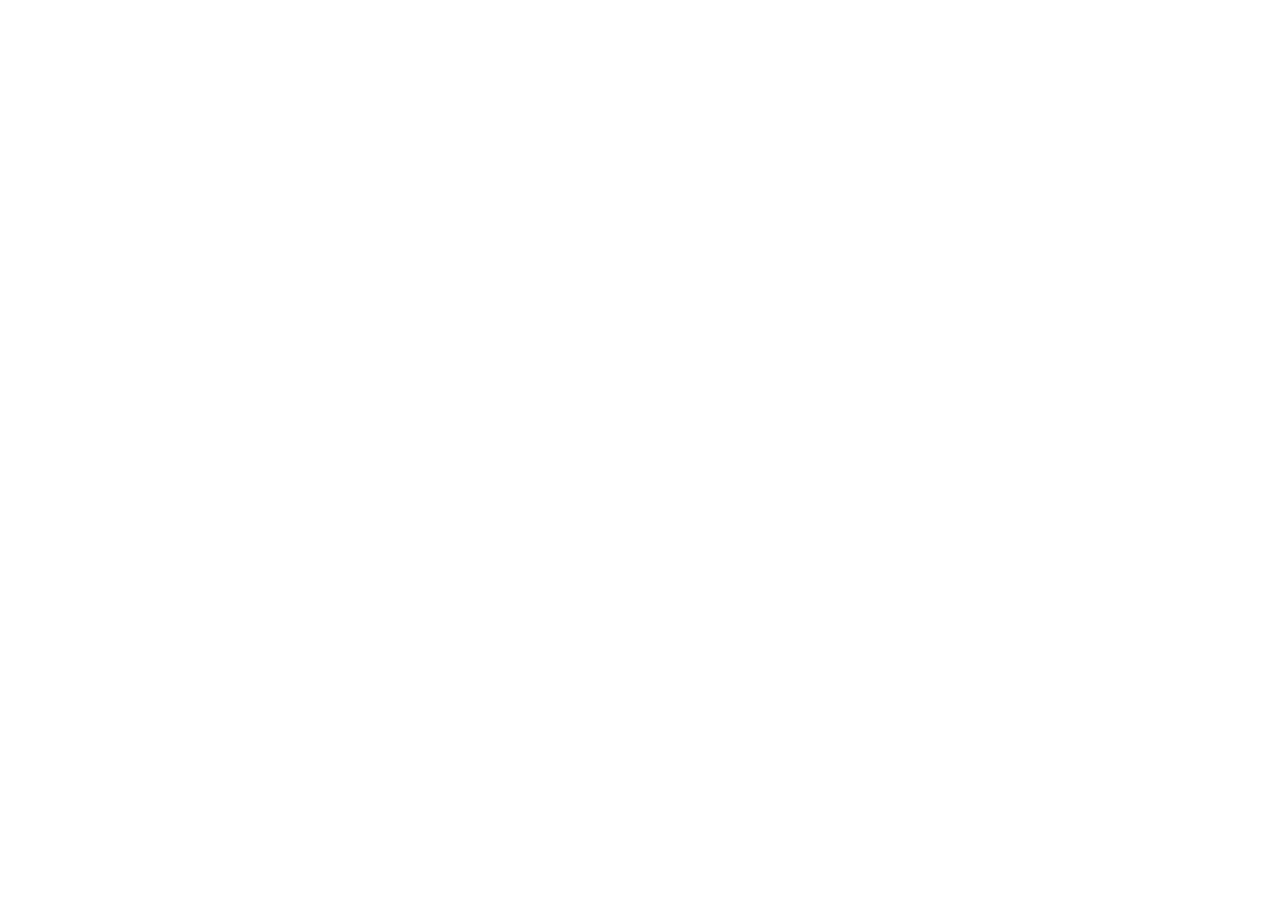
==== index.html @ 46758a23 "feat: add file scc, js, html" ====
<!DOCTYPE html>
<html lang="en">
<head>
	<meta charset="UTF-8">
	<meta name="viewport" content="width=device-width, initial-scale=1.0">
	<title>Virtual Music Kit</title>
</head>
<body>
	
</body>
</html>
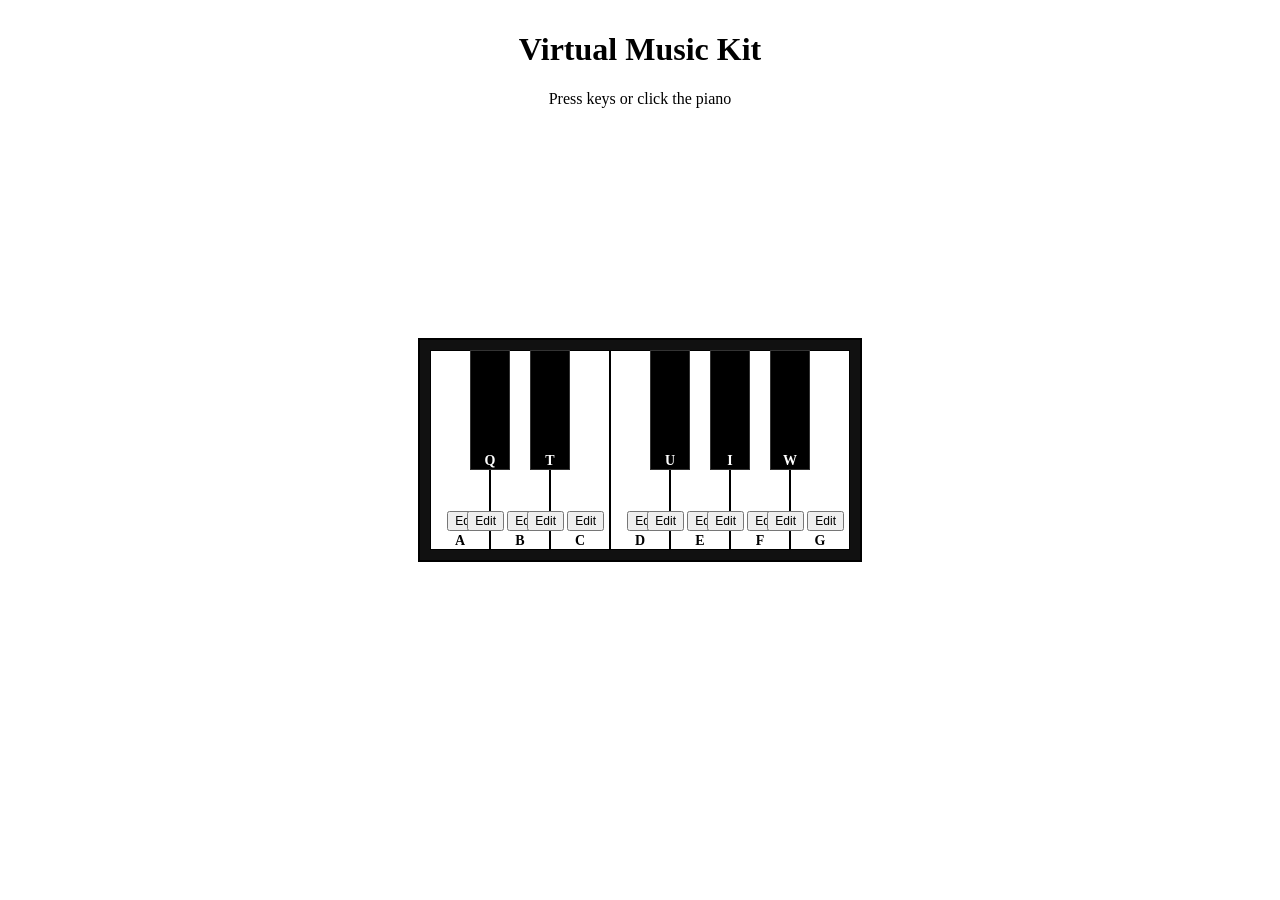
==== commit dd076e0d: "feat: add button edit for piano" ====
--- a/index.html
+++ b/index.html
@@ -3,9 +3,11 @@
 <head>
 	<meta charset="UTF-8">
 	<meta name="viewport" content="width=device-width, initial-scale=1.0">
+	<link rel="icon" href="assets/favicon.png">
 	<title>Virtual Music Kit</title>
+	<link href="style.css" rel="stylesheet">
 </head>
 <body>
-	
+	<script src="script.js"></script>
 </body>
 </html>
--- a/style.css
+++ b/style.css
@@ -0,0 +1,105 @@
+body {
+  display: flex;
+  justify-content: center;
+  align-items: center;
+  height: 100vh;
+  margin: 0;
+}
+header {
+  position: fixed;
+  top: 0;
+  left: 0;
+  width: 100%;
+  color: #000;
+  text-align: center;
+  padding: 10px 0;
+  z-index: 1000;
+}
+.piano {
+  position: relative;
+  display: flex;
+  border: 2px solid #000;
+  background: #111;
+  padding: 10px;
+}
+
+.keys {
+  position: relative;
+  display: flex;
+}
+
+.key {
+  border: 1px solid #000;
+  display: flex;
+  justify-content: center;
+  align-items: flex-end;
+  font-size: 14px;
+  font-weight: bold;
+  cursor: pointer;
+  user-select: none;
+  box-sizing: border-box;
+	position: relative;
+}
+
+.key .hint {
+  position: absolute;
+  bottom: 5px;
+  right: 5px;
+  font-size: 12px;
+  color: #555;
+  background: rgba(255,255,255,0.7);
+  padding: 2px 4px;
+  border-radius: 3px;
+}
+
+.key.black .hint {
+  background: rgba(0,0,0,0.7);
+  color: #eee;
+}
+
+
+.key.white {
+  width: 60px;
+  height: 200px;
+  background: #fff;
+  z-index: 1;
+}
+
+.black {
+  position: absolute;
+  width: 40px;
+  height: 120px;
+  background: #000;
+  color: #fff;
+  border: 1px solid #333;
+  z-index: 2;
+}
+
+/* Расположение чёрных клавиш */
+.key[data-note="Cs"] { left: 40px; }
+.key[data-note="Ds"] { left: 100px; }
+.key[data-note="Fs"] { left: 220px; }
+.key[data-note="Gs"] { left: 280px; }
+.key[data-note="As"] { left: 340px; }
+
+/* Эффект при нажатии */
+.key.playing {
+  background: #ccc;
+  color: #fff;
+  transform: scale(0.99);
+  box-shadow: 0 0 15px #dcdfe0;
+}
+.nowplaying {
+  font-size: 32px;
+  color: #eee;
+  text-align: center;
+  margin-top: 20px;
+}
+
+.edit-btn {
+  position: absolute;
+  top: 160px;
+  right: 5px;
+  font-size: 12px;
+  cursor: pointer;
+}
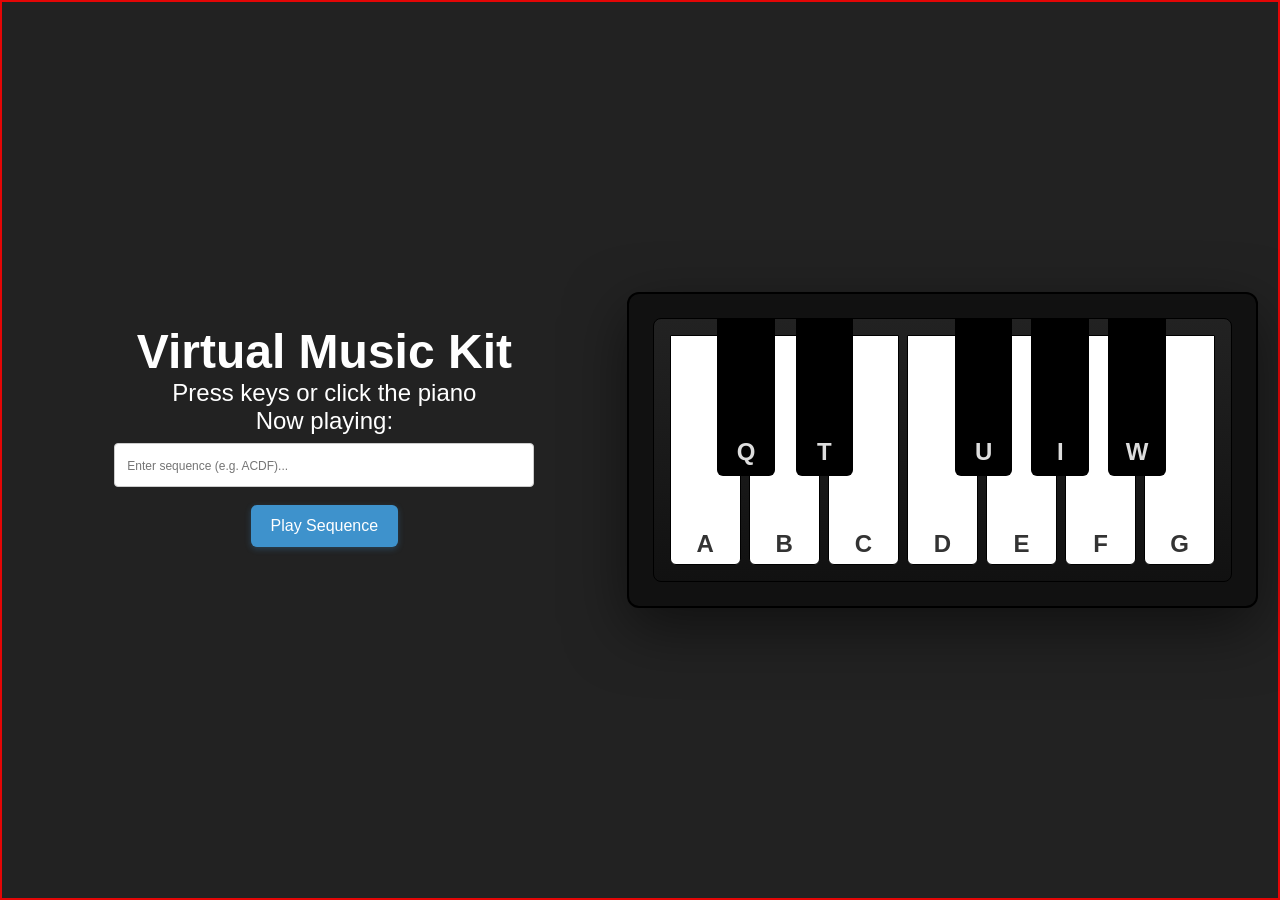
==== commit b682f1df: "feat: add do not enter invalid characters in sequence input" ====
--- a/index.html
+++ b/index.html
@@ -8,6 +8,7 @@
 	<link href="style.css" rel="stylesheet">
 </head>
 <body>
+
 	<script src="script.js"></script>
 </body>
 </html>
--- a/style.css
+++ b/style.css
@@ -1,105 +1,399 @@
+* {
+  margin: 0;
+  padding: 0;
+  box-sizing: border-box;
+  
+}
+
 body {
   display: flex;
   justify-content: center;
   align-items: center;
-  height: 100vh;
+  min-height: 100vh;
+  background: #222;
+  font-family: 'Arial', sans-serif;
+  padding: clamp(16px, 5vw, 20px);
+  transition: padding 0.3s ease;
+  border: 2px solid #e40606;
+}
+
+header {
+  width: 100%;
+  text-align: center;
+  color: #fff;
+  margin-bottom: clamp(16px, 4vw, 20px);
+  padding: clamp(8px, 3vw, 10px) 0;
+  font-size: clamp(12px, 4vw, 24px);
+}
+
+.header h1 {
+  font-size: clamp(8px, 4vw, 20px);
+  margin: 0 0 clamp(8px, 2vw, 8px);
+}
+
+.header p {
+  color: #bbb;
   margin: 0;
 }
-header {
-  position: fixed;
-  top: 0;
-  left: 0;
+
+.piano {
   width: 100%;
-  color: #000;
-  text-align: center;
-  padding: 10px 0;
-  z-index: 1000;
-}
-.piano {
-  position: relative;
-  display: flex;
+  max-width: 1440px;
   border: 2px solid #000;
   background: #111;
-  padding: 10px;
+  border-radius: clamp(8px, 1vw, 12px);
+  box-shadow: 0 20px 60px rgba(0, 0, 0, 0.5);
+  transition: max-width 0.4s ease, border-width 0.4s ease;
+  margin: 0 auto;
+  padding: clamp(12px, 4vw, 24px);
 }
 
 .keys {
   position: relative;
   display: flex;
-}
-
-.key {
+  flex-wrap: nowrap;
+  gap: clamp(4px, 1vw, 8px);
+  padding: clamp(12px, 3vw, 16px);
+  background: linear-gradient(#222, #111);
+  border-radius: clamp(6px, 1vw, 8px);
   border: 1px solid #000;
-  display: flex;
-  justify-content: center;
-  align-items: flex-end;
-  font-size: 14px;
-  font-weight: bold;
+  transition: gap 0.3s ease, padding 0.3s ease;
+  width: 100%;
+  aspect-ratio: 7 / 3;
+}
+
+.key.white {
+  position: relative;
+  height: 100%;
+  border-bottom: clamp(6px, 2vw, 8px) solid #ddd;
   cursor: pointer;
   user-select: none;
-  box-sizing: border-box;
-	position: relative;
-}
-
-.key .hint {
+  transition: transform 0.06s ease, box-shadow 0.2s ease, background 0.2s ease;
+  flex: 1;
+  background: #fff;
+  border: 1px solid #000;
+  border-radius: 0 0 clamp(4px, 1vw, 6px) clamp(4px, 1vw, 6px);
+}
+
+.key.white:hover {
+  background-color: #ccc;
+}
+
+.key.black {
   position: absolute;
-  bottom: 5px;
-  right: 5px;
-  font-size: 12px;
-  color: #555;
-  background: rgba(255,255,255,0.7);
-  padding: 2px 4px;
-  border-radius: 3px;
-}
-
-.key.black .hint {
-  background: rgba(0,0,0,0.7);
-  color: #eee;
-}
-
-
-.key.white {
-  width: 60px;
-  height: 200px;
-  background: #fff;
-  z-index: 1;
-}
-
-.black {
+  background: #000;
+  border-radius: 0 0 clamp(3px, 0.8vw, 6px) clamp(3px, 0.8vw, 6px);
+  cursor: pointer;
+  user-select: none;
+  transition: transform 0.06s ease, box-shadow 0.2s ease, background 0.2s ease;
+  width: clamp(10%, 4vw, 12%);
+  height: clamp(60%, 8vw, 70%);
+  top: 0;
+  z-index: 2;
+}
+
+.key.black:hover {
+  background: #424142;
+}
+
+.key.black.playing {
+  transform: translateY(2px);
+  background: #5f5f5f;
+  box-shadow: 0 0 18px #4959d3 inset;
+}
+
+.key-label {
   position: absolute;
-  width: 40px;
-  height: 120px;
-  background: #000;
+  bottom: clamp(4px, 1.5vw, 6px);
+  left: 50%;
+  transform: translateX(-50%);
+  font-weight: 700;
+  font-size: clamp(12px, 3.5vw, 14px);
+  color: #333;
+  pointer-events: none;
+}
+
+.key.black .key-label {
+  bottom: 10px;
+  color: #ddd;
+  font-size: clamp(16px, 5vw, 24px);
+}
+
+.key.white .key-label {
+  font-size: clamp(16px, 5vw, 24px);
+}
+
+.key.playing {
+  background: #888888;
   color: #fff;
-  border: 1px solid #333;
-  z-index: 2;
-}
-
-/* Расположение чёрных клавиш */
-.key[data-note="Cs"] { left: 40px; }
-.key[data-note="Ds"] { left: 100px; }
-.key[data-note="Fs"] { left: 220px; }
-.key[data-note="Gs"] { left: 280px; }
-.key[data-note="As"] { left: 340px; }
-
-/* Эффект при нажатии */
-.key.playing {
-  background: #ccc;
-  color: #fff;
-  transform: scale(0.99);
+  transform: scale(0.85);
   box-shadow: 0 0 15px #dcdfe0;
-}
-.nowplaying {
-  font-size: 32px;
+  transition: transform 0.1s ease;
+}
+
+.key.white.playing {
+  transform: translateY(2px);
+  background: #5f5f5f;
+  box-shadow: 0 0 18px #4959d3 inset;
+}
+
+.key.black[data-note="Q"] { left: calc(100% / 7 * 1 - 3.3%); }
+.key.black[data-note="T"] { left: calc(100% / 7 * 2 - 4%); }
+.key.black[data-note="U"] { left: calc(100% / 7 * 4 - 5%); }
+.key.black[data-note="I"] { left: calc(100% / 7 * 5 - 6%); }
+.key.black[data-note="W"] { left: calc(100% / 7 * 6 - 7%); }
+
+.now-playing {
   color: #eee;
   text-align: center;
-  margin-top: 20px;
+  font-size: clamp(12px, 3vw, 14px);
+  margin-top: clamp(8px, 2.5vw, 12px);
 }
 
 .edit-btn {
   position: absolute;
-  top: 160px;
-  right: 5px;
-  font-size: 12px;
+  bottom: clamp(4px, 1.2vw, 5px);
+  right: clamp(15px, 1.5vw, 18px);
+  font-size: clamp(12px, 3.5vw, 14px);
+  height: clamp(16px, 4vw, 20px);
+  width: clamp(16px, 4vw, 20px);
+  border-radius: 50%;
+  background-color: #f10d0d;
+  border: none;
   cursor: pointer;
-}+  color: #fff;
+  opacity: 0;
+  transition: opacity 0.2s ease;
+  pointer-events: none;
+}
+
+.key:hover .edit-btn,
+.key.editing .edit-btn {
+  opacity: 1;
+  pointer-events: auto;
+}
+
+.key.editing {
+  box-shadow: 0 0 8px #00bfff;
+  transform: scale(1.04);
+  z-index: 3;
+  transition: transform 0.2s ease, box-shadow 0.2s ease;
+}
+
+.key.black .edit-btn {
+  bottom: clamp(30px, 6vw, 35px);/* расположение значка редактированмия */
+  left: 50%;
+  transform: translateX(-50%);
+}
+
+input[type="text"] {
+  margin: clamp(6px, 1.6vw, 8px) auto;
+  width: 80%;
+  max-width: 420px;
+  border-radius: clamp(4px, 1vw, 4px);
+  padding: clamp(8px, 2vw,12px);
+  font-size: clamp(14px, 2.6vw, 16px);
+  border: 1px solid #ccc;
+  background: #fff;
+  color: #333;
+}
+
+#playBtn {
+  padding: clamp(8px, 1.8vw, 12px) clamp(16px, 4vw, 20px);
+  font-size: clamp(14px, 2.6vw, 16px);
+  border-radius: clamp(4px, 0.8vw, 6px);
+  border: none;
+  background: #3e92cc;
+  color: white;
+  cursor: pointer;
+  display: block;
+  margin: clamp(8px, 1.8vw, 10px) auto;
+  box-shadow: 0 2px 6px rgba(62, 146, 204, 0.3);
+  transition: background 0.3s ease, box-shadow 0.3s ease, transform 0.2s ease;
+}
+
+#playBtn:hover {
+  box-shadow: 0 4px 10px rgba(62, 146, 204, 0.4);
+}
+
+#playBtn:active {
+  transform: translateY(2px);
+}
+
+#editInput {
+  display: none;
+  width: 85%;
+  max-width: 340px;
+  padding: clamp(10px, 2vw, 14px) clamp(14px, 3vw, 18px);
+  font-size: clamp(14px, 2.6vw, 16px);
+  border: 2px solid #3e92cc;
+  border-radius: clamp(6px, 1.2vw, 8px);
+  outline: none;
+  background: #fff;
+  color: #333;
+  box-shadow: 0 2px 6px rgba(62, 146, 204, 0.3);
+  transition: border-color 0.3s ease, box-shadow 0.3s ease;
+}
+
+#editInput:focus {
+  border-color: #2a7cb8;
+  box-shadow: 0 6px 16px rgba(62, 146, 204, 0.25);
+}
+
+.disabled {
+  opacity: 0.5;
+  cursor: not-allowed;
+  pointer-events: none;
+}
+
+/* Медиа-запросы */
+@media (min-width: 1440px) {
+  .key.white {
+    border-width: 2px;
+  }
+  .key-label {
+    font-size: 18px;
+  }
+  .piano {
+    padding: clamp(20px, 1.5vw, 24px);
+  }
+}
+@media (min-width: 1000px) and (max-width: 1439px) {
+  #sequenceInput::placeholder {
+    font-size: clamp(10px, 2.2vw, 12px);
+  }
+  .keys {
+    aspect-ratio: 7 / 3.2;
+  }
+  .key-label {
+    font-size: clamp(13px, 3vw, 15px);
+  }
+}
+@media (min-width: 768px) and (max-width: 999px) {
+  .piano {
+    padding: clamp(12px, 2vw, 16px);
+  }
+  .keys {
+    aspect-ratio: 7 / 3.8;
+  }
+  .key-label {
+    font-size: clamp(11px, 3.2vw, 14px);
+  }
+  #playBtn {
+    font-size: clamp(13px, 2.4vw, 15px);
+  }
+  #editInput {
+    width: 90%;
+    font-size: clamp(13px, 2.4vw, 15px);
+  }
+}
+@media (max-width: 767px) {
+  body {
+    display: block;
+    justify-content: flex-start; /* выравнивание */
+    padding: clamp(12px, 4vw, 16px);
+  }
+  .keys {
+    aspect-ratio: 7 / 4.2;
+  }
+  .key.white {
+    border-width: 1px;
+    border-bottom-width: clamp(4px, 1.8vw, 6px);
+  }
+  .key-label {
+    font-size: clamp(10px, 3.8vw, 12px);
+    bottom: clamp(3px, 1.3vw, 5px);
+  }
+  .key.black .key-label {
+    font-size: clamp(12px, 4.8vw, 20px);
+  }
+  .key.white .key-label {
+    font-size: clamp(12px, 4.8vw, 20px);
+  }
+  .edit-btn {
+    bottom: clamp(3px, 1vw, 4px);
+    right: clamp(6px, 2vw, 8px);
+    height: clamp(12px, 3.5vw, 16px);
+    width: clamp(12px, 3.5vw, 16px);
+    font-size: clamp(10px, 3vw, 12px);
+  }
+  .key.black .edit-btn {
+    bottom: clamp(16px, 5vw, 22px);
+  }
+  #playBtn {
+    font-size: clamp(12px, 2.3vw, 14px);
+    border-radius: clamp(3px, 0.7vw, 5px);
+    margin: clamp(6px, 1.6vw, 9px) auto;
+  }
+  #editInput {
+    width: 95%;
+    max-width: none;
+    font-size: clamp(12px, 2.3vw, 14px);
+    border-radius: clamp(5px, 1vw, 7px);
+  }
+  input[type="text"] {
+    margin: clamp(5px, 1.4vw, 7px) auto;
+    width: 90%;
+    padding: clamp(6px, 1.8vw, 10px);
+  }
+  .now-playing {
+    font-size: clamp(11px, 3vw, 13px);
+    margin-top: clamp(6px, 1.8vw  );
+  }
+}
+@media (max-width: 480px) {
+  .keys {
+    aspect-ratio: 7 / 5;
+    gap: clamp(2px, 0.8vw, 4px);
+  }
+  .key.white {
+    border-width: 1px;
+    border-bottom-width: clamp(3px, 1.4vw, 5px);
+  }
+  .key-label {
+    font-size: clamp(8px, 3.2vw, 10px);
+    bottom: clamp(2px, 0.8vw, 4px);
+  }
+  .key.black .key-label {
+    font-size: clamp(10px, 4vw, 16px);
+  }
+  .key.white .key-label {
+    font-size: clamp(10px, 4vw, 16px);
+  }
+  .edit-btn {
+    bottom: clamp(2px, 0.7vw, 3px);
+    right: clamp(4px, 1.5vw, 6px);
+    height: clamp(10px, 3vw, 14px);
+    width: clamp(10px, 3vw, 14px);
+    font-size: clamp(8px, 2.5vw, 10px);
+  }
+  .key.black .edit-btn {
+    bottom: clamp(12px, 4.2vw, 18px);
+  }
+  #playBtn {
+    font-size: clamp(10px, 2vw, 12px);
+  }
+  #editInput {
+    width: 98%;
+    max-width: none;
+    font-size: clamp(10px, 2vw, 12px);
+  }
+  .now-playing {
+    font-size: clamp(9px, 2.6vw, 11px);
+    margin-top: clamp(4px, 1.3vw, 6px);
+  }
+}
+@media (max-height: 400px) and (max-width: 480px) {
+  .piano {
+    padding: 6px;
+  }
+  .keys {
+    padding: 6px;
+    aspect-ratio: 7 / 6;
+  }
+  #playBtn {
+    font-size: 10px;
+    padding: 6px 10px;
+  }
+}
+
